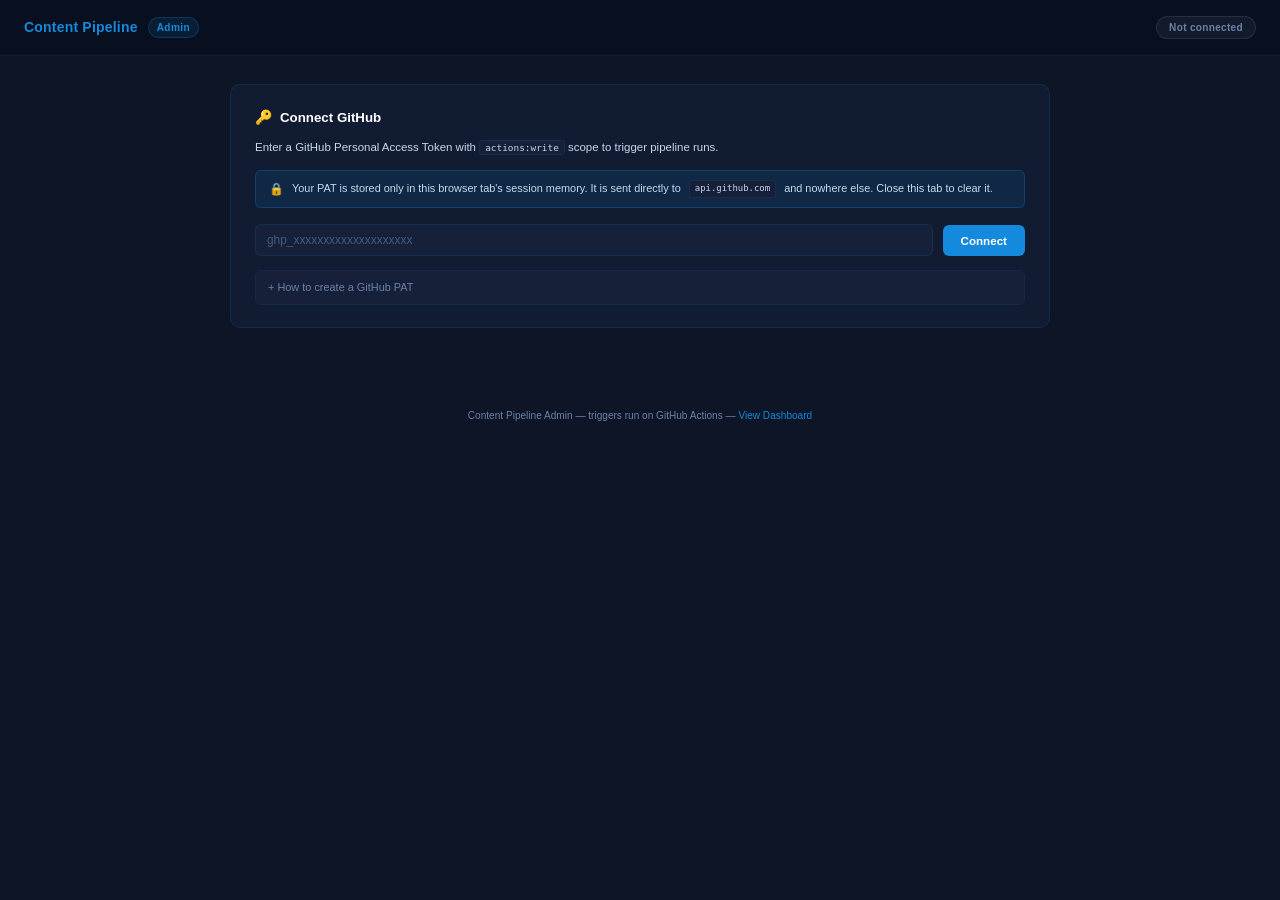
==== admin/index.html @ 2debb12b "Implement GitHub Actions admin panel and standalone pipeline runner - Add scripts/pipeline_runner.py" ====
<!DOCTYPE html>
<html lang="en">
<head>
<meta charset="UTF-8">
<meta name="viewport" content="width=device-width, initial-scale=1.0">
<title>Content Pipeline Admin</title>
<link rel="stylesheet" href="admin.css">
</head>
<body>

<header class="site-header">
  <div class="brand">
    <span class="brand-name">Content Pipeline</span>
    <span class="brand-tag">Admin</span>
  </div>
  <div class="header-right">
    <div id="auth-status" class="auth-badge disconnected">Not connected</div>
    <button id="disconnect-btn" class="btn btn-ghost btn-sm" style="display:none">Disconnect</button>
  </div>
</header>

<main class="container">

  <!-- ── Auth Section ──────────────────────────────────────── -->
  <section id="section-auth" class="card">
    <h2 class="card-title">
      <span class="icon">&#128273;</span> Connect GitHub
    </h2>
    <p class="hint">
      Enter a GitHub Personal Access Token with <code>actions:write</code> scope to trigger pipeline runs.
    </p>
    <div class="security-note">
      <span class="icon-sm">&#128274;</span>
      Your PAT is stored only in this browser tab's session memory. It is sent directly to
      <code>api.github.com</code> and nowhere else. Close this tab to clear it.
    </div>
    <div class="form-row">
      <input
        type="password"
        id="pat-input"
        class="input"
        placeholder="ghp_xxxxxxxxxxxxxxxxxxxx"
        autocomplete="off"
        spellcheck="false"
      >
      <button id="connect-btn" class="btn btn-primary">Connect</button>
    </div>
    <p id="auth-error" class="error-msg" style="display:none"></p>

    <details class="pat-help">
      <summary>How to create a GitHub PAT</summary>
      <ol>
        <li>Go to <strong>GitHub → Settings → Developer Settings → Personal access tokens → Fine-grained tokens</strong></li>
        <li>Click <strong>Generate new token</strong></li>
        <li>Set expiration (90 days recommended)</li>
        <li>Under <strong>Repository access</strong>, select <strong>Only select repositories</strong> and choose <code>bobe-content-dashboard</code></li>
        <li>Under <strong>Permissions → Repository permissions</strong>, set <strong>Actions</strong> to <strong>Read and write</strong></li>
        <li>Click <strong>Generate token</strong> and copy it</li>
      </ol>
    </details>
  </section>

  <!-- ── Weekly Pipeline Section ──────────────────────────── -->
  <section id="section-pipeline" class="card" style="display:none">
    <h2 class="card-title">
      <span class="icon">&#9881;</span> Weekly Content Pipeline
    </h2>
    <p class="hint">
      Triggers a full pipeline run on GitHub Actions: scrape topics, generate 42 content items
      (EN + RU), generate 42 images, finalize workbook, sync Airtable, and deploy the dashboard.
    </p>

    <div class="form-grid">
      <div class="form-group">
        <label for="pipeline-client">Client ID</label>
        <input type="text" id="pipeline-client" class="input" value="bobe" placeholder="bobe">
      </div>
      <div class="form-group">
        <label for="pipeline-week">Week Of <span class="label-hint">(optional)</span></label>
        <input type="text" id="pipeline-week" class="input" placeholder="YYYY-MM-DD (defaults to current Monday)">
      </div>
    </div>

    <div class="form-checks">
      <label class="check-label">
        <input type="checkbox" id="pipeline-skip-images">
        <span>Skip image generation</span>
        <span class="check-hint">Faster run, content only</span>
      </label>
      <label class="check-label">
        <input type="checkbox" id="pipeline-skip-airtable">
        <span>Skip Airtable sync</span>
      </label>
      <label class="check-label">
        <input type="checkbox" id="pipeline-mock">
        <span>Mock run (no API calls)</span>
        <span class="check-hint">For testing only</span>
      </label>
    </div>

    <div class="form-actions">
      <button id="pipeline-run-btn" class="btn btn-primary">
        <span class="btn-icon">&#9654;</span> Run Pipeline
      </button>
    </div>

    <p id="pipeline-msg" class="success-msg" style="display:none"></p>
    <p id="pipeline-error" class="error-msg" style="display:none"></p>
  </section>

  <!-- ── Onboard Client Section ────────────────────────────── -->
  <section id="section-onboard" class="card" style="display:none">
    <h2 class="card-title">
      <span class="icon">&#10133;</span> Onboard New Client
    </h2>
    <p class="hint">
      Creates a new client directory from the template and commits it to the repo.
      Run <code>/onboard-client {id}</code> in Claude Code afterwards to AI-draft the content guidelines.
    </p>

    <div class="form-grid">
      <div class="form-group">
        <label for="onboard-id">Client ID <span class="label-required">*</span></label>
        <input type="text" id="onboard-id" class="input" placeholder="acmecorp (lowercase, no spaces)">
      </div>
      <div class="form-group">
        <label for="onboard-name">Display Name <span class="label-required">*</span></label>
        <input type="text" id="onboard-name" class="input" placeholder="Acme Corp">
      </div>
      <div class="form-group">
        <label for="onboard-tagline">Tagline <span class="label-required">*</span></label>
        <input type="text" id="onboard-tagline" class="input" placeholder="One-line brand tagline">
      </div>
      <div class="form-group">
        <label for="onboard-website">Website <span class="label-required">*</span></label>
        <input type="text" id="onboard-website" class="input" placeholder="acmecorp.com">
      </div>
      <div class="form-group">
        <label for="onboard-industry">Industry <span class="label-required">*</span></label>
        <input type="text" id="onboard-industry" class="input" placeholder="DeFi, SaaS, ecommerce...">
      </div>
      <div class="form-group">
        <label for="onboard-platforms">Platforms</label>
        <input type="text" id="onboard-platforms" class="input" value="twitter,telegram" placeholder="twitter,telegram">
      </div>
      <div class="form-group">
        <label for="onboard-primary">Primary Color</label>
        <div class="color-row">
          <input type="color" id="onboard-primary-picker" value="#1a1a2e" class="color-picker">
          <input type="text" id="onboard-primary" class="input" value="#1a1a2e" placeholder="#1a1a2e">
        </div>
      </div>
      <div class="form-group">
        <label for="onboard-accent">Accent Color</label>
        <div class="color-row">
          <input type="color" id="onboard-accent-picker" value="#00aaff" class="color-picker">
          <input type="text" id="onboard-accent" class="input" value="#00aaff" placeholder="#00aaff">
        </div>
      </div>
      <div class="form-group form-group-full">
        <label for="onboard-airtable">Airtable Base ID <span class="label-hint">(optional)</span></label>
        <input type="text" id="onboard-airtable" class="input" placeholder="appXXXXXXXXXX (leave blank to skip)">
      </div>
    </div>

    <div class="form-actions">
      <button id="onboard-run-btn" class="btn btn-primary">
        <span class="btn-icon">&#10133;</span> Create Client
      </button>
    </div>

    <p id="onboard-msg" class="success-msg" style="display:none"></p>
    <p id="onboard-error" class="error-msg" style="display:none"></p>

    <div id="onboard-next" class="next-steps" style="display:none">
      <strong>Client created.</strong> Next step: run
      <code id="onboard-next-cmd">/onboard-client {id}</code> in Claude Code to
      AI-draft the content guidelines, keywords, and context files.
    </div>
  </section>

  <!-- ── Run Status Section ────────────────────────────────── -->
  <section id="section-status" class="card" style="display:none">
    <div class="status-header">
      <h2 class="card-title">
        <span class="icon">&#128202;</span> Run Status
      </h2>
      <div class="status-controls">
        <span id="auto-refresh-indicator" class="refresh-badge" style="display:none">
          <span class="pulse"></span> Auto-refreshing
        </span>
        <button id="refresh-btn" class="btn btn-ghost btn-sm">
          <span>&#8635;</span> Refresh
        </button>
      </div>
    </div>

    <div class="runs-grid">
      <div class="runs-col">
        <h3 class="runs-heading">Weekly Pipeline Runs</h3>
        <div id="pipeline-runs" class="runs-list">
          <div class="runs-empty">Loading...</div>
        </div>
      </div>
      <div class="runs-col">
        <h3 class="runs-heading">Onboard Runs</h3>
        <div id="onboard-runs" class="runs-list">
          <div class="runs-empty">Loading...</div>
        </div>
      </div>
    </div>
  </section>

</main>

<footer class="site-footer">
  Content Pipeline Admin &mdash; triggers run on GitHub Actions &mdash;
  <a href="https://rtadik.github.io/bobe-content-dashboard" target="_blank" rel="noopener">
    View Dashboard
  </a>
</footer>

<script src="admin.js"></script>
</body>
</html>
---- admin/admin.css ----
/* Content Pipeline Admin — Dark theme */

*, *::before, *::after { box-sizing: border-box; margin: 0; padding: 0; }

:root {
  --bg:         #0D1526;
  --surface:    #111B32;
  --surface2:   #162038;
  --surface3:   #1C2845;
  --border:     rgba(21,137,220,0.15);
  --border2:    rgba(21,137,220,0.25);
  --blue:       #1589DC;
  --blue-dim:   rgba(21,137,220,0.12);
  --green:      #5BD69F;
  --green-dim:  rgba(91,214,159,0.12);
  --yellow:     #E0C145;
  --yellow-dim: rgba(224,193,69,0.10);
  --red:        #FF5A5A;
  --red-dim:    rgba(255,90,90,0.10);
  --muted:      rgba(21,137,220,0.45);
  --muted2:     #6B82A8;
  --text:       #C8D8EE;
  --white:      #FFFFFF;
  --pink:       #FF4FDA;
  --radius:     10px;
  --radius-sm:  6px;
}

html, body {
  background: var(--bg);
  color: var(--white);
  font-family: -apple-system, BlinkMacSystemFont, 'Segoe UI', 'Inter', sans-serif;
  font-size: 14px;
  line-height: 1.55;
  min-height: 100vh;
}

/* ── Header ─────────────────────────────────────────────────── */
.site-header {
  background: #080F1E;
  border-bottom: 1px solid var(--border);
  height: 56px;
  padding: 0 24px;
  display: flex;
  align-items: center;
  justify-content: space-between;
  position: sticky;
  top: 0;
  z-index: 100;
}

.brand { display: flex; align-items: center; gap: 10px; }

.brand-name {
  font-size: 1rem;
  font-weight: 700;
  color: var(--blue);
  letter-spacing: 0.2px;
}

.brand-tag {
  background: var(--blue-dim);
  border: 1px solid var(--border2);
  color: var(--blue);
  padding: 2px 8px;
  border-radius: 20px;
  font-size: 0.72rem;
  font-weight: 600;
  letter-spacing: 0.4px;
}

.header-right {
  display: flex;
  align-items: center;
  gap: 10px;
}

/* ── Auth badge ──────────────────────────────────────────────── */
.auth-badge {
  padding: 3px 12px;
  border-radius: 20px;
  font-size: 0.72rem;
  font-weight: 600;
  letter-spacing: 0.3px;
}

.auth-badge.disconnected {
  background: rgba(107,130,168,0.1);
  border: 1px solid rgba(107,130,168,0.2);
  color: var(--muted2);
}

.auth-badge.connected {
  background: var(--green-dim);
  border: 1px solid rgba(91,214,159,0.3);
  color: var(--green);
}

/* ── Layout ──────────────────────────────────────────────────── */
.container {
  max-width: 860px;
  margin: 0 auto;
  padding: 28px 20px 60px;
  display: flex;
  flex-direction: column;
  gap: 20px;
}

/* ── Cards ───────────────────────────────────────────────────── */
.card {
  background: var(--surface);
  border: 1px solid var(--border);
  border-radius: var(--radius);
  padding: 22px 24px;
}

.card-title {
  font-size: 0.95rem;
  font-weight: 700;
  color: var(--white);
  margin-bottom: 10px;
  display: flex;
  align-items: center;
  gap: 8px;
}

.icon { font-size: 1rem; }
.icon-sm { font-size: 0.85rem; }

.hint {
  color: var(--text);
  font-size: 0.82rem;
  margin-bottom: 14px;
  line-height: 1.5;
}

/* ── Security note ───────────────────────────────────────────── */
.security-note {
  background: var(--blue-dim);
  border: 1px solid var(--border2);
  border-radius: var(--radius-sm);
  padding: 9px 13px;
  font-size: 0.78rem;
  color: var(--text);
  margin-bottom: 16px;
  display: flex;
  align-items: flex-start;
  gap: 8px;
}

/* ── Forms ───────────────────────────────────────────────────── */
.form-row {
  display: flex;
  gap: 10px;
  align-items: center;
}

.form-grid {
  display: grid;
  grid-template-columns: 1fr 1fr;
  gap: 12px;
  margin-bottom: 16px;
}

.form-group { display: flex; flex-direction: column; gap: 5px; }
.form-group-full { grid-column: 1 / -1; }

label {
  font-size: 0.78rem;
  font-weight: 600;
  color: var(--muted2);
  letter-spacing: 0.2px;
}

.label-hint { color: rgba(107,130,168,0.6); font-weight: 400; }
.label-required { color: var(--red); }

.input {
  background: var(--surface2);
  border: 1px solid var(--border);
  border-radius: var(--radius-sm);
  color: var(--white);
  padding: 8px 11px;
  font-size: 0.85rem;
  font-family: inherit;
  outline: none;
  transition: border-color 0.15s;
  width: 100%;
}

.input::placeholder { color: var(--muted2); opacity: 0.6; }
.input:focus { border-color: var(--blue); }

.color-row {
  display: flex;
  gap: 8px;
  align-items: center;
}

.color-picker {
  width: 36px;
  height: 34px;
  border: 1px solid var(--border);
  border-radius: var(--radius-sm);
  background: var(--surface2);
  cursor: pointer;
  padding: 2px;
  flex-shrink: 0;
}

/* ── Checkboxes ──────────────────────────────────────────────── */
.form-checks {
  display: flex;
  flex-direction: column;
  gap: 8px;
  margin-bottom: 18px;
}

.check-label {
  display: flex;
  align-items: center;
  gap: 8px;
  cursor: pointer;
  font-size: 0.83rem;
  color: var(--text);
}

.check-label input[type="checkbox"] {
  accent-color: var(--blue);
  width: 15px;
  height: 15px;
  cursor: pointer;
}

.check-hint {
  color: var(--muted2);
  font-size: 0.74rem;
}

.form-actions { display: flex; gap: 10px; margin-top: 4px; }

/* ── Buttons ─────────────────────────────────────────────────── */
.btn {
  display: inline-flex;
  align-items: center;
  gap: 6px;
  border: none;
  border-radius: var(--radius-sm);
  cursor: pointer;
  font-family: inherit;
  font-weight: 600;
  transition: background 0.15s, transform 0.1s, opacity 0.15s;
  white-space: nowrap;
}

.btn:active { transform: scale(0.97); }
.btn:disabled { opacity: 0.5; cursor: not-allowed; transform: none; }

.btn-primary {
  background: var(--blue);
  color: #fff;
  padding: 9px 18px;
  font-size: 0.83rem;
}
.btn-primary:hover:not(:disabled) { background: #1070BB; }

.btn-ghost {
  background: var(--surface2);
  border: 1px solid var(--border);
  color: var(--text);
  padding: 7px 14px;
  font-size: 0.8rem;
}
.btn-ghost:hover:not(:disabled) {
  border-color: var(--border2);
  color: var(--white);
}

.btn-sm { padding: 5px 11px; font-size: 0.75rem; }

.btn-icon { font-size: 0.9rem; }

/* ── Messages ────────────────────────────────────────────────── */
.success-msg {
  margin-top: 12px;
  padding: 9px 13px;
  background: var(--green-dim);
  border: 1px solid rgba(91,214,159,0.3);
  border-radius: var(--radius-sm);
  color: var(--green);
  font-size: 0.82rem;
}

.error-msg {
  margin-top: 12px;
  padding: 9px 13px;
  background: var(--red-dim);
  border: 1px solid rgba(255,90,90,0.3);
  border-radius: var(--radius-sm);
  color: var(--red);
  font-size: 0.82rem;
}

.next-steps {
  margin-top: 14px;
  padding: 11px 14px;
  background: var(--yellow-dim);
  border: 1px solid rgba(224,193,69,0.25);
  border-radius: var(--radius-sm);
  font-size: 0.82rem;
  color: var(--yellow);
}

.next-steps code {
  background: rgba(224,193,69,0.15);
  border-radius: 3px;
  padding: 1px 5px;
  font-size: 0.82rem;
}

/* ── PAT help accordion ───────────────────────────────────────── */
.pat-help {
  margin-top: 14px;
  border: 1px solid var(--border);
  border-radius: var(--radius-sm);
  overflow: hidden;
}

.pat-help summary {
  padding: 8px 12px;
  cursor: pointer;
  font-size: 0.78rem;
  color: var(--muted2);
  background: var(--surface2);
  user-select: none;
  list-style: none;
}
.pat-help summary::before { content: '+ '; }
.pat-help[open] summary::before { content: '- '; }
.pat-help summary:hover { color: var(--text); }

.pat-help ol {
  padding: 12px 14px 12px 30px;
  font-size: 0.8rem;
  color: var(--text);
  display: flex;
  flex-direction: column;
  gap: 6px;
}

/* ── Status section ──────────────────────────────────────────── */
.status-header {
  display: flex;
  align-items: center;
  justify-content: space-between;
  margin-bottom: 16px;
}
.status-header .card-title { margin-bottom: 0; }

.status-controls { display: flex; align-items: center; gap: 10px; }

.refresh-badge {
  display: inline-flex;
  align-items: center;
  gap: 6px;
  font-size: 0.72rem;
  color: var(--green);
  background: var(--green-dim);
  border: 1px solid rgba(91,214,159,0.25);
  border-radius: 20px;
  padding: 2px 10px;
}

.pulse {
  width: 7px;
  height: 7px;
  border-radius: 50%;
  background: var(--green);
  animation: pulse-anim 1.4s ease-in-out infinite;
  flex-shrink: 0;
}

@keyframes pulse-anim {
  0%, 100% { opacity: 1; transform: scale(1); }
  50%       { opacity: 0.4; transform: scale(0.7); }
}

.runs-grid {
  display: grid;
  grid-template-columns: 1fr 1fr;
  gap: 18px;
}

.runs-heading {
  font-size: 0.78rem;
  font-weight: 600;
  color: var(--muted2);
  letter-spacing: 0.3px;
  margin-bottom: 10px;
}

.runs-list { display: flex; flex-direction: column; gap: 7px; }

.runs-empty {
  font-size: 0.8rem;
  color: var(--muted2);
  font-style: italic;
  padding: 8px 0;
}

/* ── Run item ────────────────────────────────────────────────── */
.run-item {
  background: var(--surface2);
  border: 1px solid var(--border);
  border-radius: var(--radius-sm);
  padding: 9px 12px;
  display: flex;
  flex-direction: column;
  gap: 4px;
  transition: border-color 0.15s;
}
.run-item:hover { border-color: var(--border2); }

.run-top {
  display: flex;
  align-items: center;
  justify-content: space-between;
  gap: 8px;
}

.run-number {
  font-size: 0.72rem;
  color: var(--muted2);
}

.run-badge {
  padding: 1px 8px;
  border-radius: 20px;
  font-size: 0.68rem;
  font-weight: 700;
  letter-spacing: 0.4px;
  text-transform: uppercase;
}

.run-badge.success   { background: var(--green-dim); color: var(--green); border: 1px solid rgba(91,214,159,0.3); }
.run-badge.failure   { background: var(--red-dim); color: var(--red); border: 1px solid rgba(255,90,90,0.3); }
.run-badge.running   { background: var(--blue-dim); color: var(--blue); border: 1px solid var(--border2); }
.run-badge.queued    { background: var(--yellow-dim); color: var(--yellow); border: 1px solid rgba(224,193,69,0.25); }
.run-badge.cancelled { background: rgba(107,130,168,0.1); color: var(--muted2); border: 1px solid rgba(107,130,168,0.2); }

.run-time {
  font-size: 0.72rem;
  color: var(--muted2);
}

.run-link {
  font-size: 0.72rem;
  color: var(--blue);
  text-decoration: none;
}
.run-link:hover { text-decoration: underline; }

/* ── Footer ──────────────────────────────────────────────────── */
.site-footer {
  text-align: center;
  padding: 20px 24px 32px;
  font-size: 0.72rem;
  color: var(--muted2);
}
.site-footer a { color: var(--blue); text-decoration: none; }
.site-footer a:hover { text-decoration: underline; }

/* ── Code ────────────────────────────────────────────────────── */
code {
  background: var(--surface2);
  border: 1px solid var(--border);
  border-radius: 3px;
  padding: 1px 5px;
  font-size: 0.82em;
  font-family: 'SF Mono', 'Fira Code', monospace;
}

/* ── Responsive ──────────────────────────────────────────────── */
@media (max-width: 600px) {
  .container { padding: 16px 14px 40px; gap: 14px; }
  .card { padding: 16px; }
  .form-grid { grid-template-columns: 1fr; }
  .form-group-full { grid-column: 1; }
  .runs-grid { grid-template-columns: 1fr; }
  .site-header { padding: 0 14px; }
}
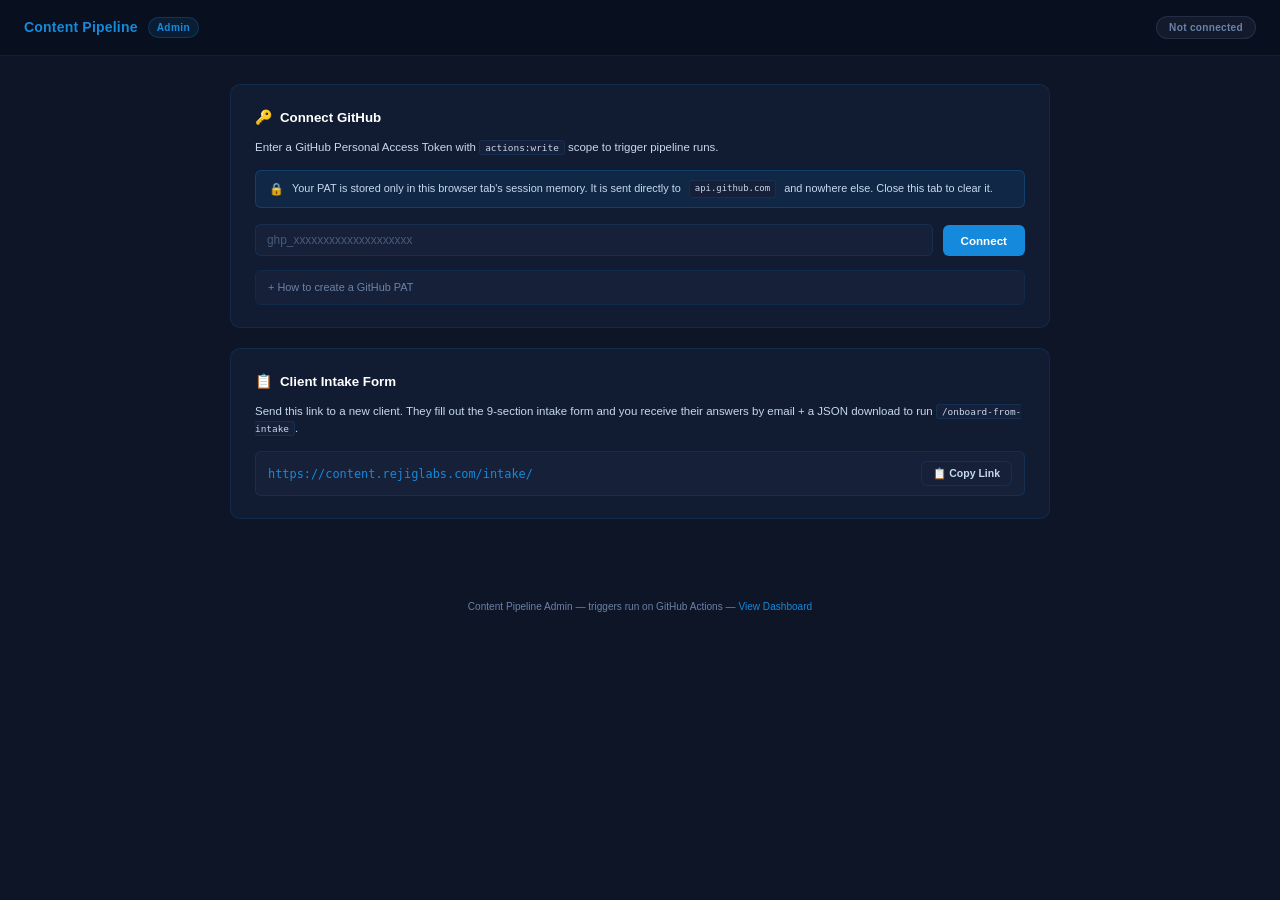
==== commit 5b367aff: "Implement scalability plan: per-client API keys, deployment serialization, credential isolation - ad" ====
--- a/admin/index.html
+++ b/admin/index.html
@@ -58,6 +58,23 @@
         <li>Click <strong>Generate token</strong> and copy it</li>
       </ol>
     </details>
+  </section>
+
+  <!-- ── Intake Form Link ──────────────────────────────────── -->
+  <section id="section-intake" class="card">
+    <h2 class="card-title">
+      <span class="icon">&#128203;</span> Client Intake Form
+    </h2>
+    <p class="hint">
+      Send this link to a new client. They fill out the 9-section intake form and you receive their
+      answers by email + a JSON download to run <code>/onboard-from-intake</code>.
+    </p>
+    <div class="intake-link-row">
+      <code id="intake-url" class="intake-url">https://content.rejiglabs.com/intake/</code>
+      <button id="copy-intake-btn" class="btn btn-ghost btn-sm" onclick="copyIntakeLink()">
+        &#128203; Copy Link
+      </button>
+    </div>
   </section>
 
   <!-- ── Weekly Pipeline Section ──────────────────────────── -->
@@ -135,33 +152,20 @@
         <label for="onboard-website">Website <span class="label-required">*</span></label>
         <input type="text" id="onboard-website" class="input" placeholder="acmecorp.com">
       </div>
-      <div class="form-group">
+      <div class="form-group form-group-full">
         <label for="onboard-industry">Industry <span class="label-required">*</span></label>
         <input type="text" id="onboard-industry" class="input" placeholder="DeFi, SaaS, ecommerce...">
-      </div>
-      <div class="form-group">
-        <label for="onboard-platforms">Platforms</label>
-        <input type="text" id="onboard-platforms" class="input" value="twitter,telegram" placeholder="twitter,telegram">
-      </div>
-      <div class="form-group">
-        <label for="onboard-primary">Primary Color</label>
-        <div class="color-row">
-          <input type="color" id="onboard-primary-picker" value="#1a1a2e" class="color-picker">
-          <input type="text" id="onboard-primary" class="input" value="#1a1a2e" placeholder="#1a1a2e">
-        </div>
-      </div>
-      <div class="form-group">
-        <label for="onboard-accent">Accent Color</label>
-        <div class="color-row">
-          <input type="color" id="onboard-accent-picker" value="#00aaff" class="color-picker">
-          <input type="text" id="onboard-accent" class="input" value="#00aaff" placeholder="#00aaff">
-        </div>
       </div>
       <div class="form-group form-group-full">
         <label for="onboard-airtable">Airtable Base ID <span class="label-hint">(optional)</span></label>
         <input type="text" id="onboard-airtable" class="input" placeholder="appXXXXXXXXXX (leave blank to skip)">
       </div>
     </div>
+
+    <!-- Hidden fields with defaults -->
+    <input type="hidden" id="onboard-platforms" value="twitter,telegram">
+    <input type="hidden" id="onboard-primary" value="#1a1a2e">
+    <input type="hidden" id="onboard-accent" value="#00aaff">
 
     <div class="form-actions">
       <button id="onboard-run-btn" class="btn btn-primary">
--- a/admin/admin.css
+++ b/admin/admin.css
@@ -470,6 +470,30 @@
 .site-footer a { color: var(--blue); text-decoration: none; }
 .site-footer a:hover { text-decoration: underline; }
 
+/* ── Intake link ─────────────────────────────────────────────── */
+.intake-link-row {
+  display: flex;
+  align-items: center;
+  gap: 10px;
+  background: var(--surface2);
+  border: 1px solid var(--border);
+  border-radius: var(--radius-sm);
+  padding: 9px 12px;
+}
+
+.intake-url {
+  flex: 1;
+  background: none;
+  border: none;
+  padding: 0;
+  font-size: 0.85rem;
+  color: var(--blue);
+  white-space: nowrap;
+  overflow: hidden;
+  text-overflow: ellipsis;
+  user-select: all;
+}
+
 /* ── Code ────────────────────────────────────────────────────── */
 code {
   background: var(--surface2);
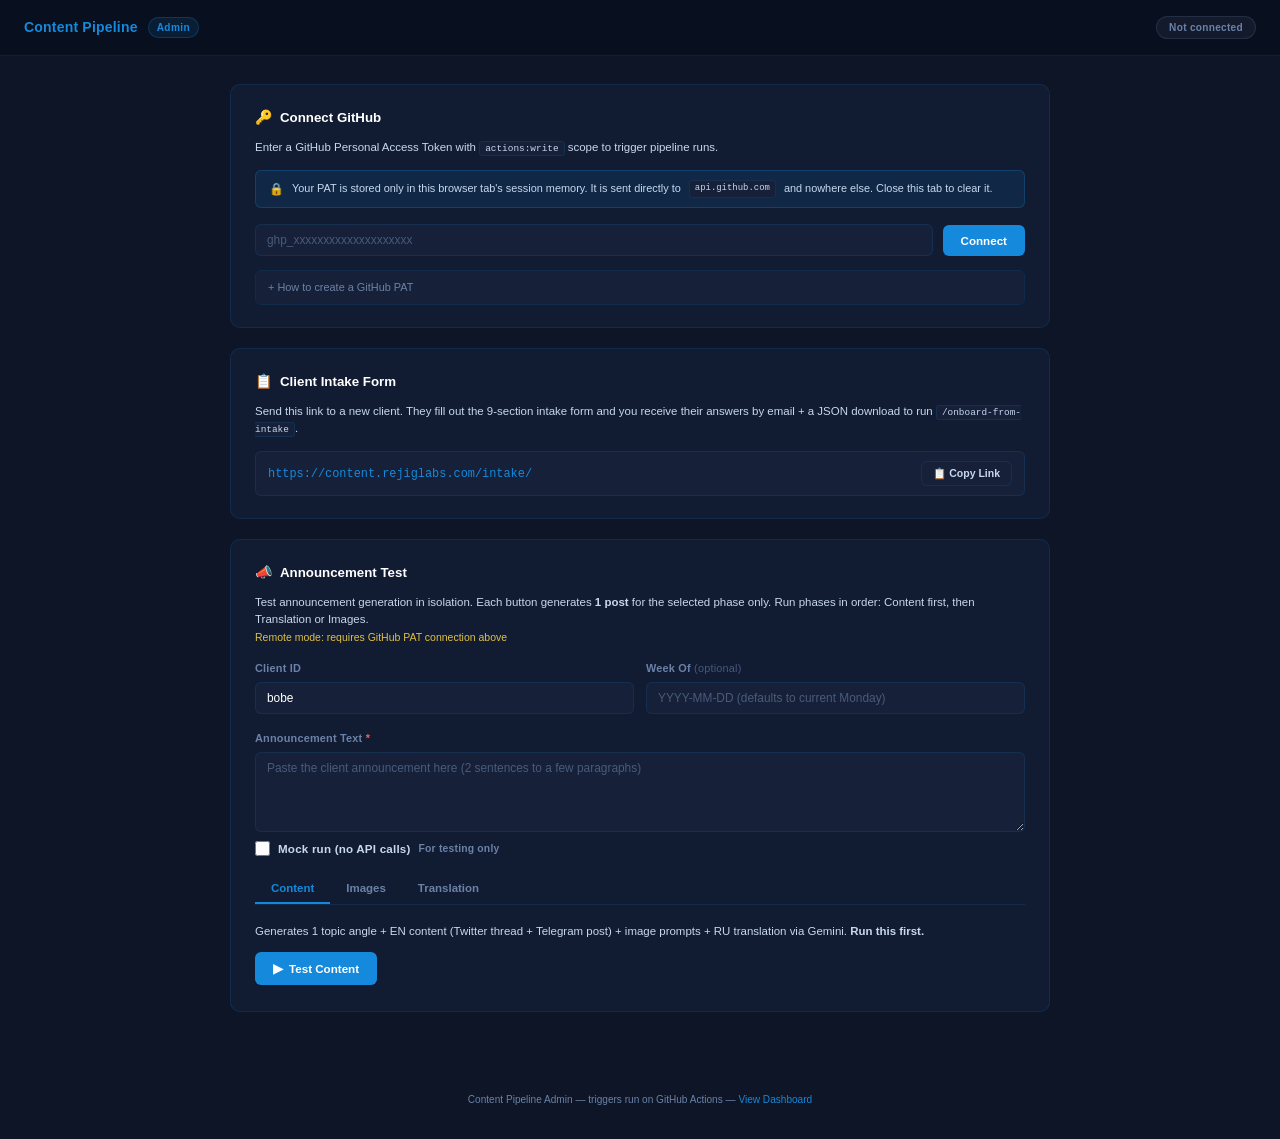
==== commit 18eb341d: "Add announcement test panel with per-phase testing, system reliability improvements - Admin panel: n" ====
--- a/admin/index.html
+++ b/admin/index.html
@@ -3,6 +3,7 @@
 <head>
 <meta charset="UTF-8">
 <meta name="viewport" content="width=device-width, initial-scale=1.0">
+<meta name="github-repo" content="rtadik/bobe-content-dashboard">
 <title>Content Pipeline Admin</title>
 <link rel="stylesheet" href="admin.css">
 </head>
@@ -125,6 +126,72 @@
     <p id="pipeline-error" class="error-msg" style="display:none"></p>
   </section>
 
+  <!-- ── Announcement Test Section ─────────────────────────── -->
+  <section id="section-announcement" class="card">
+    <h2 class="card-title">
+      <span class="icon">&#128227;</span> Announcement Test
+    </h2>
+    <p class="hint">
+      Test announcement generation in isolation. Each button generates <strong>1 post</strong> for the selected phase only.
+      Run phases in order: Content first, then Translation or Images.
+      <br><span id="ann-mode-hint" style="color:var(--green);font-size:0.75rem;"></span>
+    </p>
+
+    <div class="form-grid">
+      <div class="form-group">
+        <label for="ann-client">Client ID</label>
+        <input type="text" id="ann-client" class="input" value="bobe" placeholder="bobe">
+      </div>
+      <div class="form-group">
+        <label for="ann-week">Week Of <span class="label-hint">(optional)</span></label>
+        <input type="text" id="ann-week" class="input" placeholder="YYYY-MM-DD (defaults to current Monday)">
+      </div>
+    </div>
+
+    <div class="form-group form-group-full" style="margin-top:12px">
+      <label for="ann-text">Announcement Text <span class="label-required">*</span></label>
+      <textarea id="ann-text" class="input" rows="4" placeholder="Paste the client announcement here (2 sentences to a few paragraphs)"></textarea>
+    </div>
+
+    <label class="check-label" style="margin-top:8px">
+      <input type="checkbox" id="ann-mock">
+      <span>Mock run (no API calls)</span>
+      <span class="check-hint">For testing only</span>
+    </label>
+
+    <div class="ann-tabs" style="margin-top:16px">
+      <div class="ann-tab-bar">
+        <button class="ann-tab-btn active" data-phase="content">Content</button>
+        <button class="ann-tab-btn" data-phase="images">Images</button>
+        <button class="ann-tab-btn" data-phase="translation">Translation</button>
+      </div>
+
+      <div class="ann-tab-panel" id="ann-panel-content">
+        <p class="hint">Generates 1 topic angle + EN content (Twitter thread + Telegram post) + image prompts + RU translation via Gemini. <strong>Run this first.</strong></p>
+        <button id="ann-run-content" class="btn btn-primary">
+          <span class="btn-icon">&#9654;</span> Test Content
+        </button>
+      </div>
+
+      <div class="ann-tab-panel" id="ann-panel-images" style="display:none">
+        <p class="hint">Generates EN + RU images for the existing topic. Requires content phase to have run first.</p>
+        <button id="ann-run-images" class="btn btn-primary">
+          <span class="btn-icon">&#127912;</span> Test Images
+        </button>
+      </div>
+
+      <div class="ann-tab-panel" id="ann-panel-translation" style="display:none">
+        <p class="hint">Re-generates only Russian translation for the existing EN content. Requires content phase first.</p>
+        <button id="ann-run-translation" class="btn btn-primary">
+          <span class="btn-icon">&#127760;</span> Test Translation
+        </button>
+      </div>
+    </div>
+
+    <p id="ann-msg" class="success-msg" style="display:none"></p>
+    <p id="ann-error" class="error-msg" style="display:none"></p>
+  </section>
+
   <!-- ── Onboard Client Section ────────────────────────────── -->
   <section id="section-onboard" class="card" style="display:none">
     <h2 class="card-title">
@@ -207,6 +274,12 @@
         </div>
       </div>
       <div class="runs-col">
+        <h3 class="runs-heading">Announcement Runs</h3>
+        <div id="announcement-runs" class="runs-list">
+          <div class="runs-empty">Loading...</div>
+        </div>
+      </div>
+      <div class="runs-col">
         <h3 class="runs-heading">Onboard Runs</h3>
         <div id="onboard-runs" class="runs-list">
           <div class="runs-empty">Loading...</div>
--- a/admin/admin.css
+++ b/admin/admin.css
@@ -387,7 +387,7 @@
 
 .runs-grid {
   display: grid;
-  grid-template-columns: 1fr 1fr;
+  grid-template-columns: 1fr 1fr 1fr;
   gap: 18px;
 }
 
@@ -459,6 +459,37 @@
   text-decoration: none;
 }
 .run-link:hover { text-decoration: underline; }
+
+/* ── Announcement tabs ───────────────────────────────────────── */
+.ann-tab-bar {
+  display: flex;
+  gap: 0;
+  border-bottom: 1px solid var(--border);
+  margin-bottom: 14px;
+}
+
+.ann-tab-btn {
+  background: none;
+  border: none;
+  border-bottom: 2px solid transparent;
+  color: var(--muted2);
+  padding: 8px 16px;
+  font-size: 0.82rem;
+  font-weight: 600;
+  font-family: inherit;
+  cursor: pointer;
+  transition: color 0.15s, border-color 0.15s;
+}
+.ann-tab-btn:hover { color: var(--text); }
+.ann-tab-btn.active {
+  color: var(--blue);
+  border-bottom-color: var(--blue);
+}
+
+.ann-tab-panel { padding: 4px 0; }
+.ann-tab-panel .hint { margin-bottom: 12px; }
+
+textarea.input { resize: vertical; min-height: 80px; }
 
 /* ── Footer ──────────────────────────────────────────────────── */
 .site-footer {
